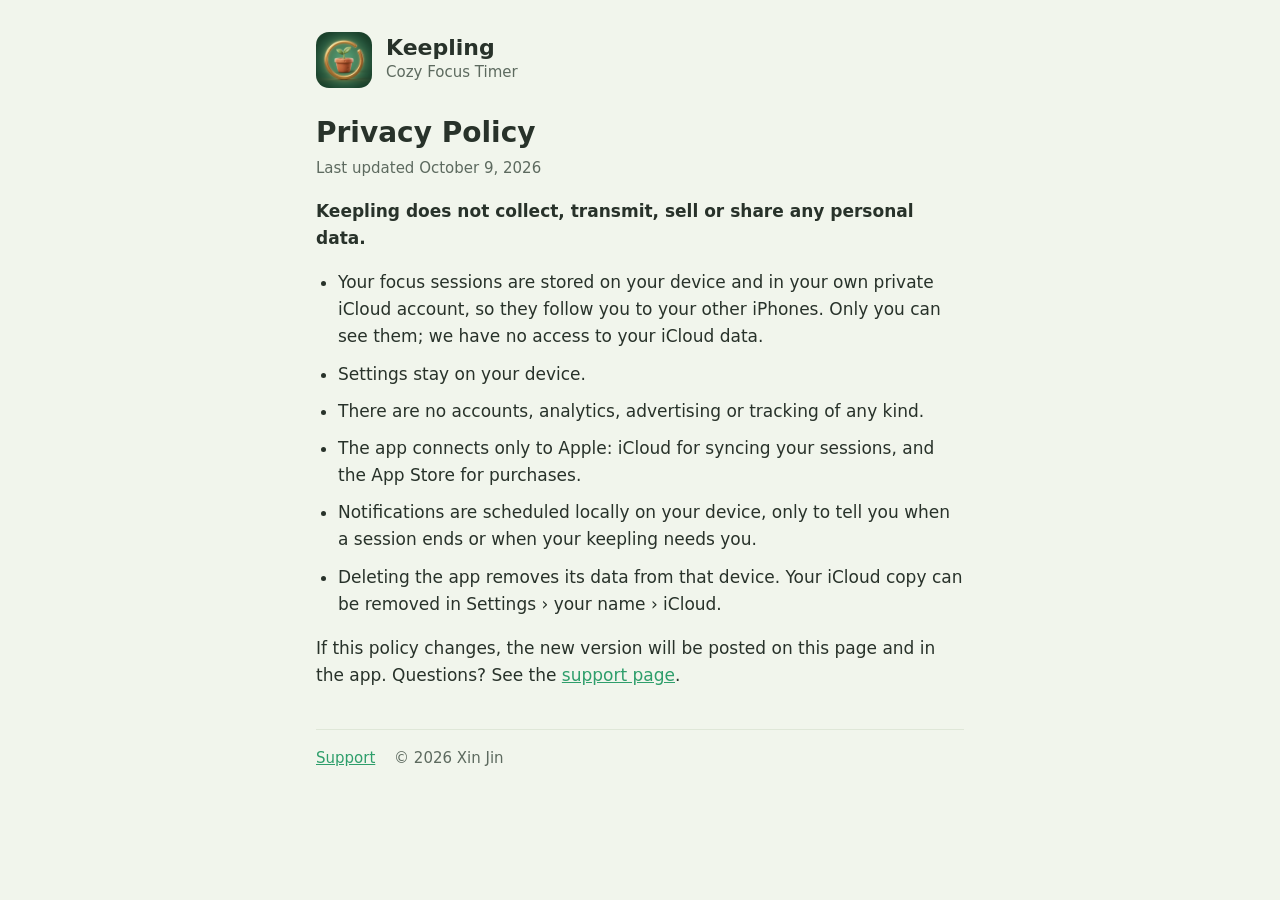
==== privacy.html @ a0693672 "Keepling support and privacy pages Co-Authored-By: Claude Opus 5.5 <noreply@anthropic.com>" ====
<!doctype html>
<html lang="en">
<head>
  <meta charset="utf-8">
  <meta name="viewport" content="width=device-width, initial-scale=1">
  <title>Keepling Privacy Policy</title>
  <meta name="description" content="Keepling does not collect any personal data.">
  <link rel="icon" href="icon.png">
  <link rel="stylesheet" href="style.css">
</head>
<body>
<main>
  <header>
    <img src="icon.png" alt="">
    <div><div class="name">Keepling</div><div class="tag">Cozy Focus Timer</div></div>
  </header>

  <h1>Privacy Policy</h1>
  <p class="updated">Last updated October 9, 2026</p>

  <p><strong>Keepling does not collect, transmit, sell or share any personal data.</strong></p>
  <ul>
    <li>Your focus sessions are stored on your device and in your own private iCloud account, so they follow you to your other iPhones. Only you can see them; we have no access to your iCloud data.</li>
    <li>Settings stay on your device.</li>
    <li>There are no accounts, analytics, advertising or tracking of any kind.</li>
    <li>The app connects only to Apple: iCloud for syncing your sessions, and the App Store for purchases.</li>
    <li>Notifications are scheduled locally on your device, only to tell you when a session ends or when your keepling needs you.</li>
    <li>Deleting the app removes its data from that device. Your iCloud copy can be removed in Settings › your name › iCloud.</li>
  </ul>

  <p>If this policy changes, the new version will be posted on this page and in the app. Questions? See the <a href="./">support page</a>.</p>

  <footer>
    <a href="./">Support</a>
    <span>© 2026 Xin Jin</span>
  </footer>
</main>
</body>
</html>
---- style.css ----
:root {
  color-scheme: light dark;
  --bg: #f1f5ec;
  --card: #ffffff;
  --ink: #28322a;
  --muted: #5d6a5f;
  --accent: #2e9e6b;
  --rule: #dfe7d8;
}
@media (prefers-color-scheme: dark) {
  :root {
    --bg: #161c17;
    --card: #222b23;
    --ink: #eaf1e8;
    --muted: #a6b3a8;
    --accent: #4fbe85;
    --rule: #2e382f;
  }
}
* { box-sizing: border-box; }
body {
  margin: 0;
  background: var(--bg);
  color: var(--ink);
  font: 17px/1.6 ui-rounded, system-ui, -apple-system, "Segoe UI", sans-serif;
}
main { max-width: 680px; margin: 0 auto; padding: 32px 16px 48px; }
header { display: flex; align-items: center; gap: 14px; margin-bottom: 28px; }
header img { width: 56px; height: 56px; border-radius: 13px; }
header .name { font-size: 22px; font-weight: 800; line-height: 1.1; }
header .tag { color: var(--muted); font-size: 15px; }
h1 { font-size: 28px; line-height: 1.2; margin: 0 0 6px; }
h2 { font-size: 19px; margin: 28px 0 4px; }
p, li { margin: 0 0 10px; }
ul { padding-left: 22px; }
a { color: var(--accent); }
.updated { color: var(--muted); font-size: 15px; margin-bottom: 18px; }
.card { background: var(--card); border-radius: 18px; padding: 18px 20px; margin-top: 28px; }
footer { border-top: 1px solid var(--rule); margin-top: 40px; padding-top: 16px; color: var(--muted); font-size: 15px; }
footer a { margin-right: 14px; }
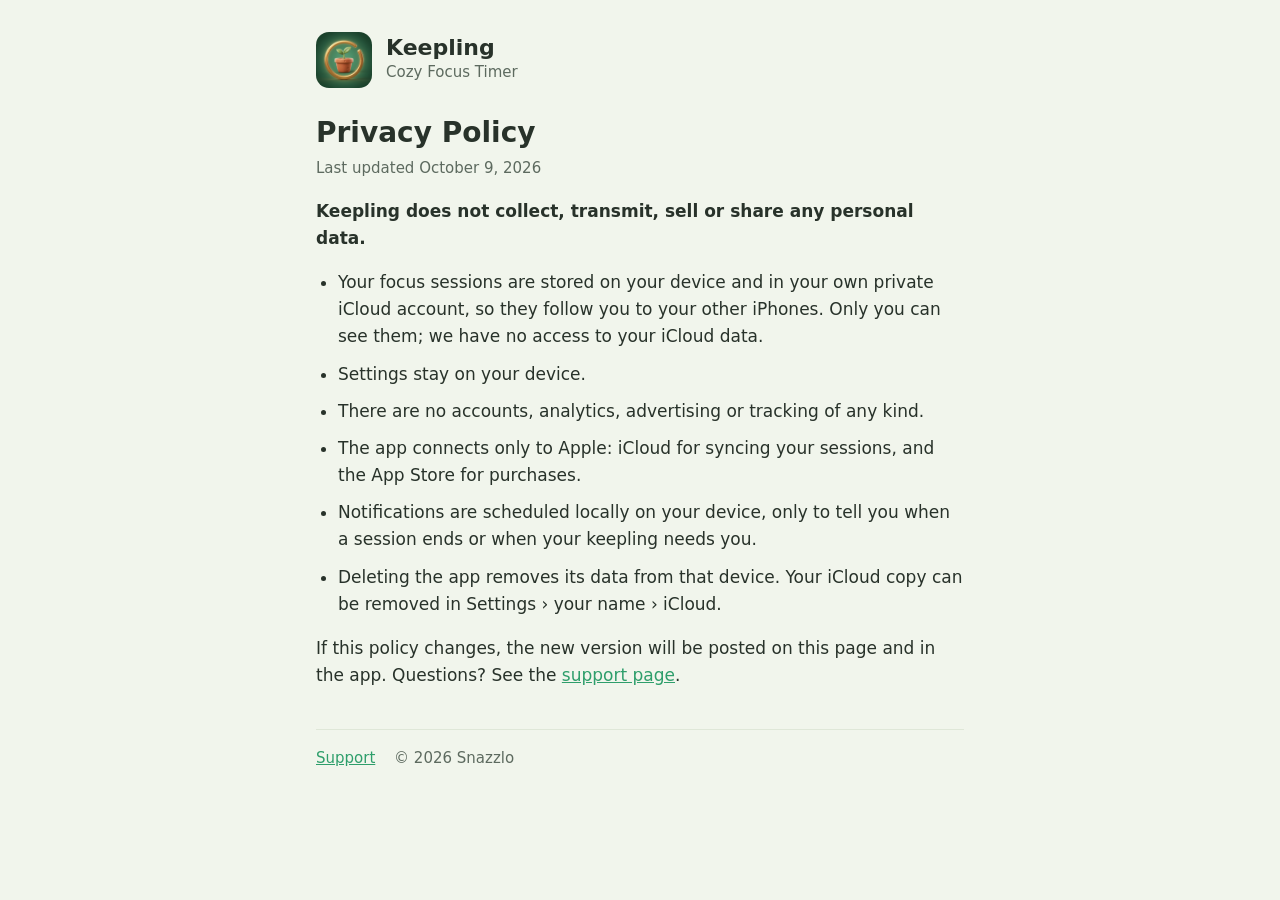
==== commit 918bf518: "Copyright: Snazzlo Co-Authored-By: Claude Opus 5.5 <noreply@anthropic.com>" ====
--- a/privacy.html
+++ b/privacy.html
@@ -32,7 +32,7 @@
 
   <footer>
     <a href="./">Support</a>
-    <span>© 2026 Xin Jin</span>
+    <span>© 2026 Snazzlo</span>
   </footer>
 </main>
 </body>
